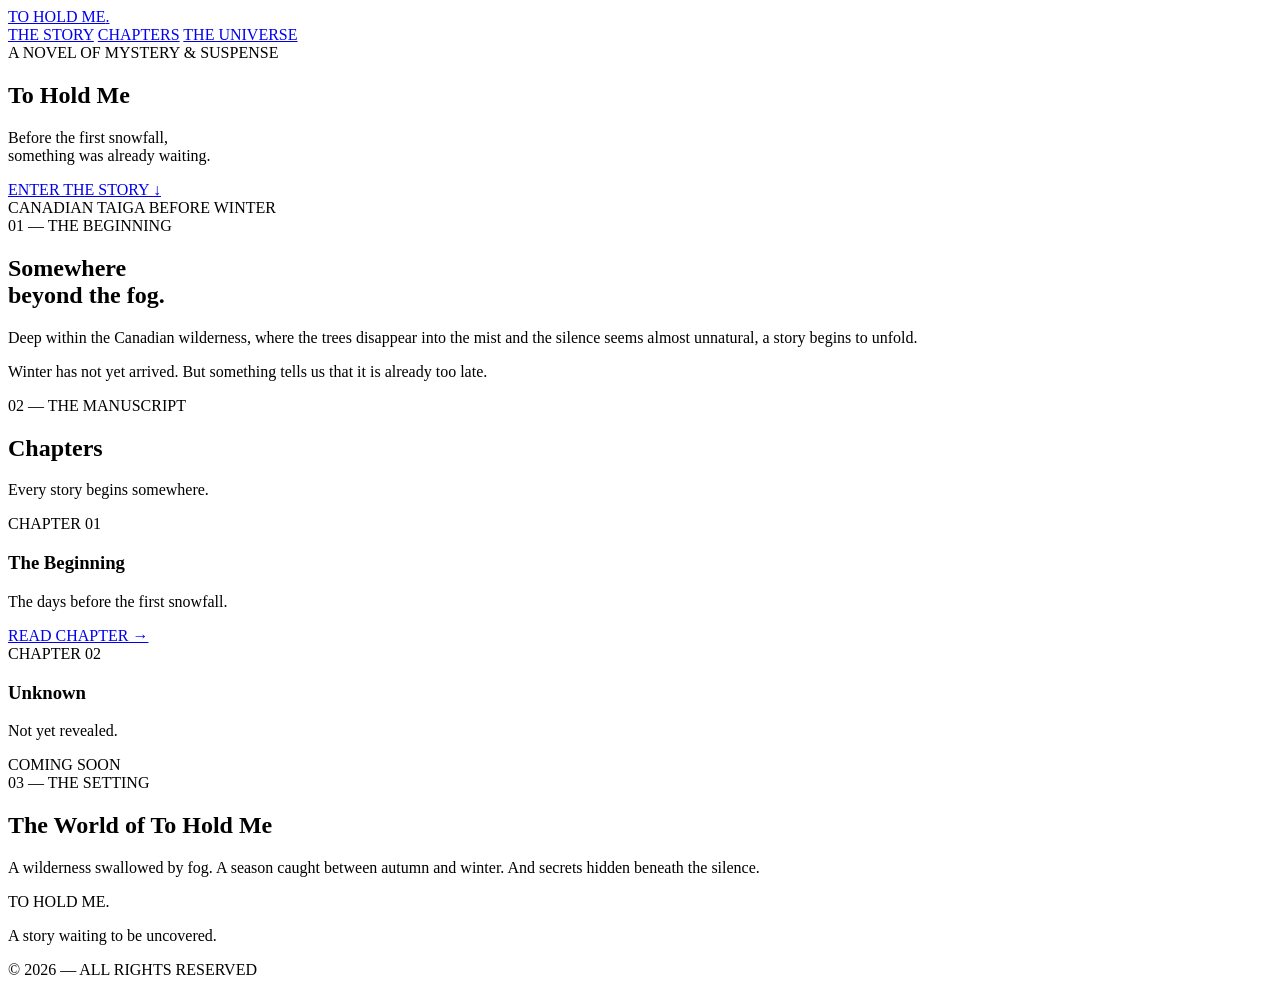
==== beta/index.html @ 4bb5111c "Create index.html" ====
<!DOCTYPE html>
<html lang="es">
<head>
    <meta charset="UTF-8">
    <meta name="viewport" content="width=device-width, initial-scale=1.0">

    <meta name="description" content="To Hold Me — Una historia de misterio, suspenso y psicología en las profundidades de una taiga canadiense.">

    <title>To Hold Me | A Story</title>

    <link rel="stylesheet" href="styles.css">

    <link rel="preconnect" href="https://fonts.googleapis.com">
    <link rel="preconnect" href="https://fonts.gstatic.com" crossorigin>

    <link href="https://fonts.googleapis.com/css2?family=Cormorant+Garamond:wght@300;400;500;600&family=Inter:wght@300;400;500&display=swap" rel="stylesheet">
</head>

<body>

    <!-- NAVEGACIÓN -->

    <header class="navbar">
        <a href="#home" class="logo">TO HOLD ME<span>.</span></a>

        <nav>
            <a href="#story">THE STORY</a>
            <a href="#chapters">CHAPTERS</a>
            <a href="#universe">THE UNIVERSE</a>
        </nav>
    </header>


    <!-- PORTADA -->

    <main>

        <section class="hero" id="home">

            <div class="hero-overlay"></div>

            <div class="hero-content">
                <span class="eyebrow">A NOVEL OF MYSTERY & SUSPENSE</span>

                <h1>To Hold Me</h1>

                <div class="title-divider"></div>

                <p class="hero-description">
                    Before the first snowfall,<br>
                    something was already waiting.
                </p>

                <a href="#story" class="explore-button">
                    ENTER THE STORY
                    <span>↓</span>
                </a>
            </div>

            <div class="hero-footer">
                <span>CANADIAN TAIGA</span>
                <span>BEFORE WINTER</span>
            </div>

        </section>


        <!-- INTRODUCCIÓN -->

        <section class="story-section" id="story">

            <div class="section-label">01 — THE BEGINNING</div>

            <div class="story-content">

                <h2>
                    Somewhere<br>
                    beyond the fog.
                </h2>

                <p>
                    Deep within the Canadian wilderness, where
                    the trees disappear into the mist and the
                    silence seems almost unnatural, a story
                    begins to unfold.
                </p>

                <p>
                    Winter has not yet arrived. But something
                    tells us that it is already too late.
                </p>

            </div>

        </section>


        <!-- CAPÍTULOS -->

        <section class="chapters-section" id="chapters">

            <div class="section-label">02 — THE MANUSCRIPT</div>

            <h2>Chapters</h2>

            <p class="section-description">
                Every story begins somewhere.
            </p>

            <div class="chapter-card">

                <div class="chapter-number">CHAPTER 01</div>

                <div class="chapter-info">
                    <h3>The Beginning</h3>
                    <p>
                        The days before the first snowfall.
                    </p>
                </div>

                <a href="#" class="chapter-link">
                    READ CHAPTER →
                </a>

            </div>

            <div class="chapter-card unavailable">

                <div class="chapter-number">CHAPTER 02</div>

                <div class="chapter-info">
                    <h3>Unknown</h3>
                    <p>Not yet revealed.</p>
                </div>

                <span class="locked">COMING SOON</span>

            </div>

        </section>


        <!-- UNIVERSO -->

        <section class="universe-section" id="universe">

            <div class="section-label">03 — THE SETTING</div>

            <h2>The World of To Hold Me</h2>

            <div class="universe-image"></div>

            <p>
                A wilderness swallowed by fog.
                A season caught between autumn and winter.
                And secrets hidden beneath the silence.
            </p>

        </section>

    </main>


    <!-- PIE DE PÁGINA -->

    <footer>
        <div class="footer-title">TO HOLD ME.</div>

        <p>A story waiting to be uncovered.</p>

        <span>© 2026 — ALL RIGHTS RESERVED</span>
    </footer>

</body>
</html>
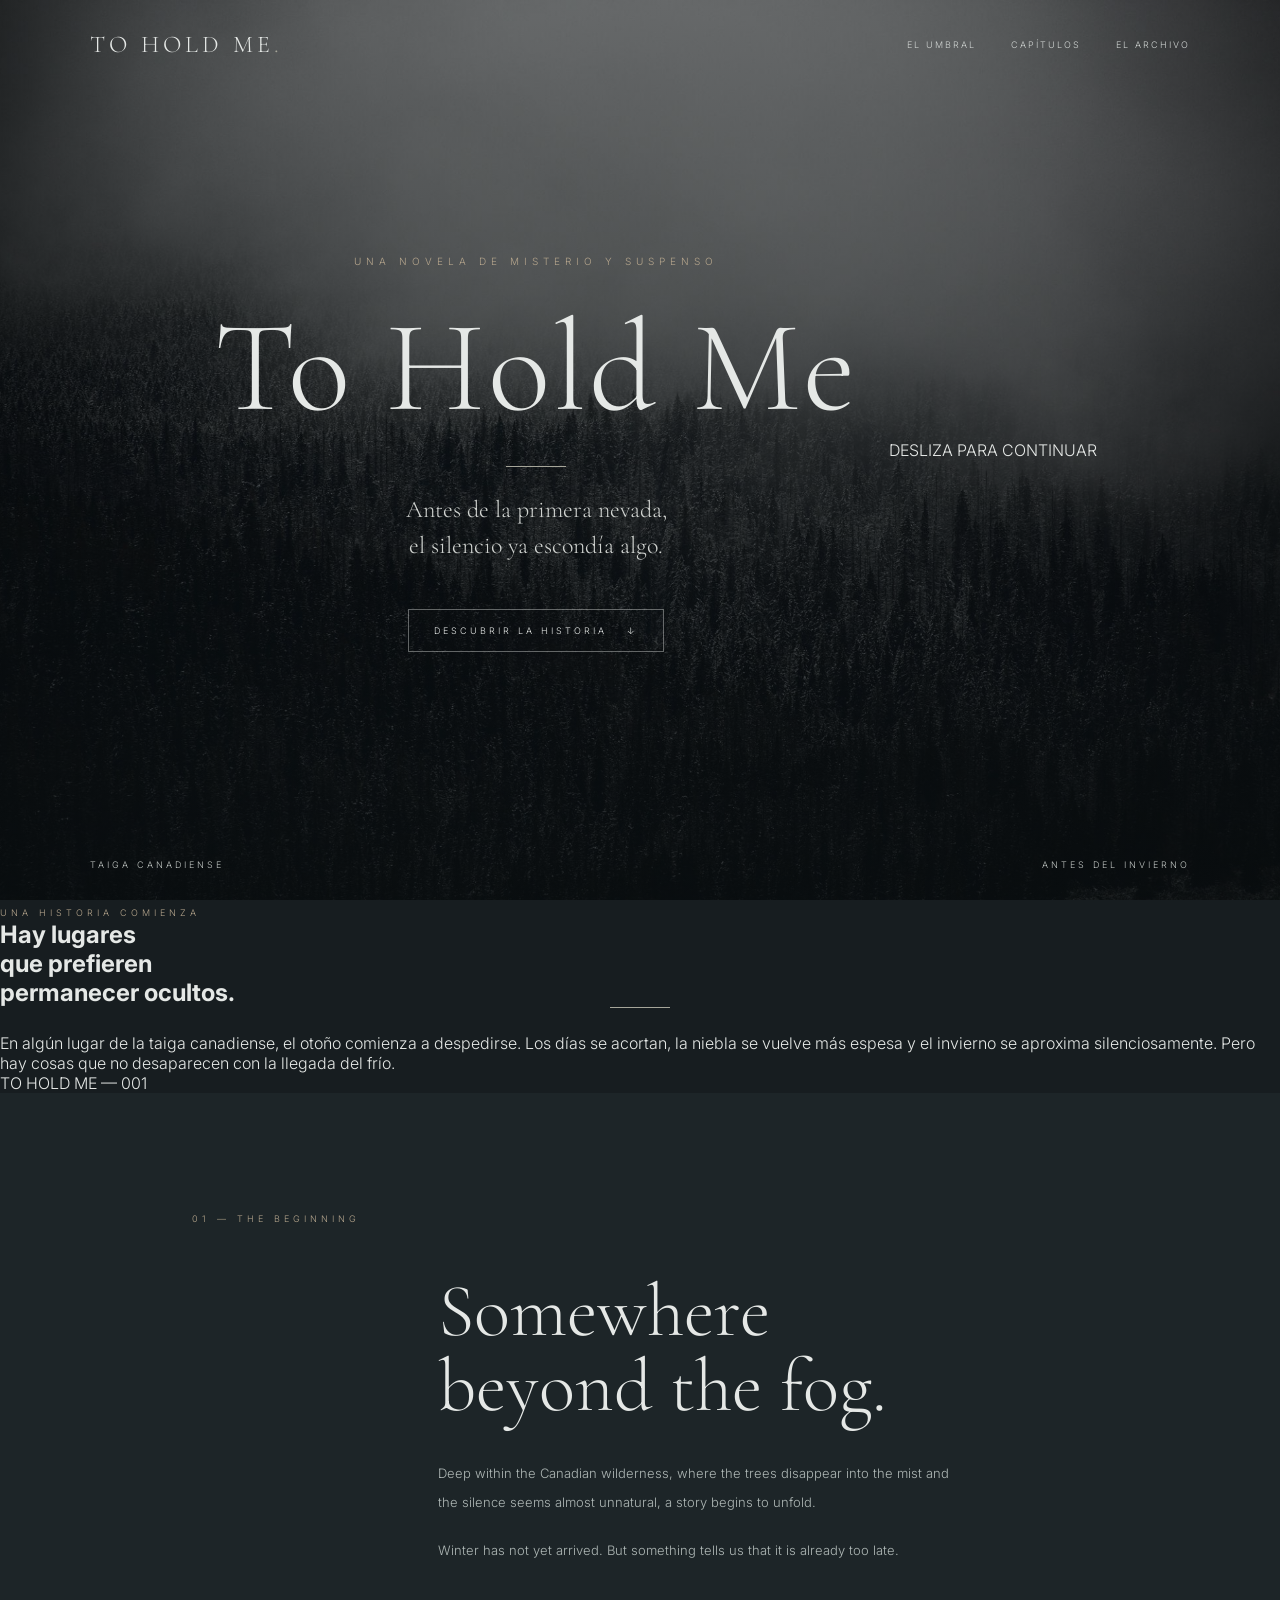
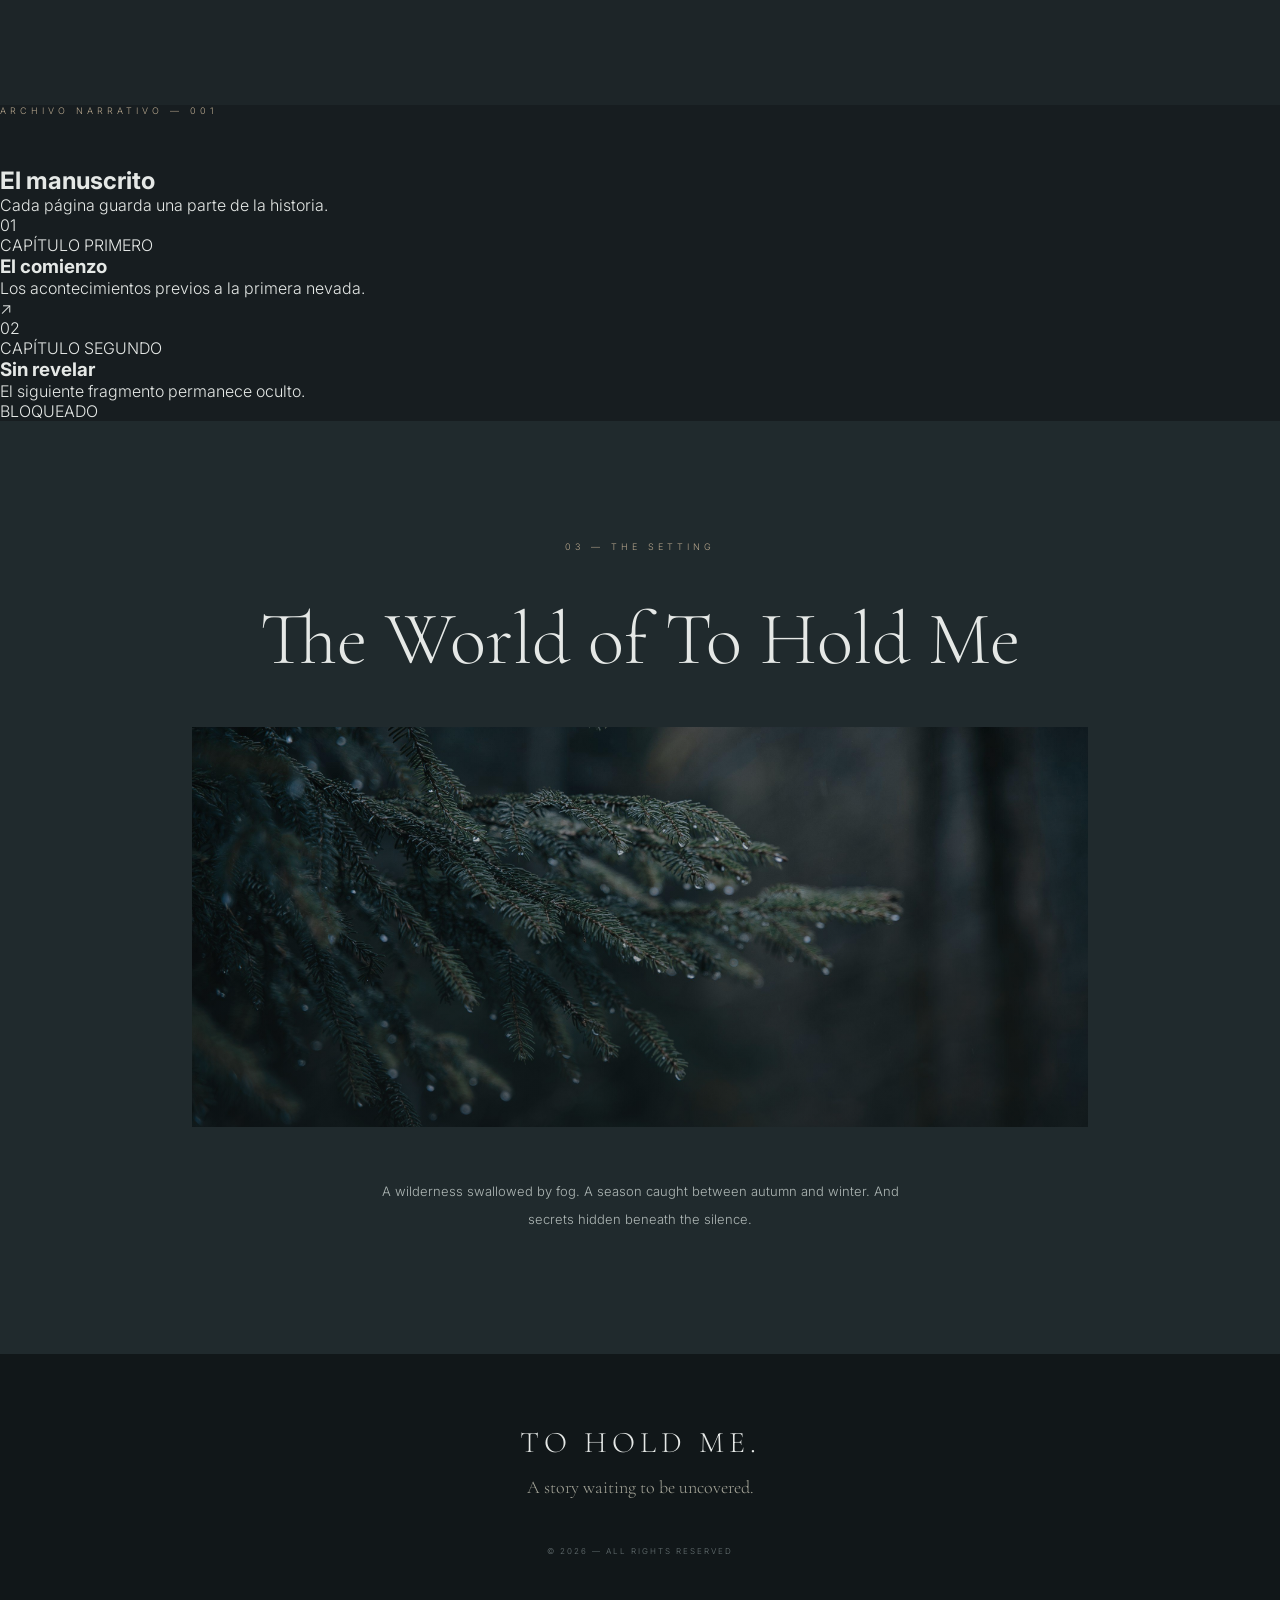
==== commit 4951b9cb: "Update index.html" ====
--- a/beta/index.html
+++ b/beta/index.html
@@ -22,48 +22,104 @@
     <!-- NAVEGACIÓN -->
 
     <header class="navbar">
-        <a href="#home" class="logo">TO HOLD ME<span>.</span></a>
-
-        <nav>
-            <a href="#story">THE STORY</a>
-            <a href="#chapters">CHAPTERS</a>
-            <a href="#universe">THE UNIVERSE</a>
-        </nav>
-    </header>
+
+    <a href="#inicio" class="logo">
+        TO HOLD ME<span>.</span>
+    </a>
+
+    <nav aria-label="Navegación principal">
+        <a href="#umbral">EL UMBRAL</a>
+        <a href="#capitulos">CAPÍTULOS</a>
+        <a href="#archivo">EL ARCHIVO</a>
+    </nav>
+
+</header>
 
 
     <!-- PORTADA -->
 
     <main>
 
-        <section class="hero" id="home">
-
-            <div class="hero-overlay"></div>
-
-            <div class="hero-content">
-                <span class="eyebrow">A NOVEL OF MYSTERY & SUSPENSE</span>
-
-                <h1>To Hold Me</h1>
-
-                <div class="title-divider"></div>
-
-                <p class="hero-description">
-                    Before the first snowfall,<br>
-                    something was already waiting.
-                </p>
-
-                <a href="#story" class="explore-button">
-                    ENTER THE STORY
-                    <span>↓</span>
-                </a>
-            </div>
-
-            <div class="hero-footer">
-                <span>CANADIAN TAIGA</span>
-                <span>BEFORE WINTER</span>
-            </div>
-
-        </section>
+        
+<section class="hero" id="inicio">
+
+    <div class="hero-background"></div>
+    <div class="fog fog-one"></div>
+    <div class="fog fog-two"></div>
+    <div class="dark-vignette"></div>
+
+    <div class="hero-content">
+
+        <span class="eyebrow">
+            UNA NOVELA DE MISTERIO Y SUSPENSO
+        </span>
+
+        <h1>To Hold Me</h1>
+
+        <div class="title-divider"></div>
+
+        <p class="hero-description">
+            Antes de la primera nevada,<br>
+            el silencio ya escondía algo.
+        </p>
+
+        <a href="#umbral" class="explore-button">
+            DESCUBRIR LA HISTORIA
+            <span>↓</span>
+        </a>
+
+    </div>
+
+    <div class="hero-footer">
+        <span>TAIGA CANADIENSE</span>
+        <span>ANTES DEL INVIERNO</span>
+    </div>
+
+    <div class="scroll-indicator">
+        <span>DESLIZA PARA CONTINUAR</span>
+        <div></div>
+    </div>
+
+</section>
+
+        
+<section class="threshold" id="umbral">
+
+    <div class="threshold-image"></div>
+
+    <div class="threshold-content">
+
+        <span class="section-label">
+            UNA HISTORIA COMIENZA
+        </span>
+
+        <h2>
+            Hay lugares<br>
+            que prefieren<br>
+            permanecer ocultos.
+        </h2>
+
+        <div class="title-divider"></div>
+
+        <p>
+            En algún lugar de la taiga canadiense,
+            el otoño comienza a despedirse.
+
+            Los días se acortan, la niebla se
+            vuelve más espesa y el invierno
+            se aproxima silenciosamente.
+
+            Pero hay cosas que no desaparecen
+            con la llegada del frío.
+        </p>
+
+        <span class="threshold-signature">
+            TO HOLD ME — 001
+        </span>
+
+    </div>
+
+</section>
 
 
         <!-- INTRODUCCIÓN -->
@@ -98,47 +154,52 @@
 
         <!-- CAPÍTULOS -->
 
-        <section class="chapters-section" id="chapters">
-
-            <div class="section-label">02 — THE MANUSCRIPT</div>
-
-            <h2>Chapters</h2>
-
-            <p class="section-description">
-                Every story begins somewhere.
-            </p>
-
-            <div class="chapter-card">
-
-                <div class="chapter-number">CHAPTER 01</div>
-
-                <div class="chapter-info">
-                    <h3>The Beginning</h3>
-                    <p>
-                        The days before the first snowfall.
-                    </p>
-                </div>
-
-                <a href="#" class="chapter-link">
-                    READ CHAPTER →
-                </a>
-
-            </div>
-
-            <div class="chapter-card unavailable">
-
-                <div class="chapter-number">CHAPTER 02</div>
-
-                <div class="chapter-info">
-                    <h3>Unknown</h3>
-                    <p>Not yet revealed.</p>
-                </div>
-
-                <span class="locked">COMING SOON</span>
-
-            </div>
-
-        </section>
+        
+<section class="manuscript" id="capitulos">
+
+    <div class="section-label">
+        ARCHIVO NARRATIVO — 001
+    </div>
+
+    <h2>El manuscrito</h2>
+
+    <p class="manuscript-intro">
+        Cada página guarda una parte de la historia.
+    </p>
+
+    <article class="manuscript-entry">
+
+        <div class="entry-number">01</div>
+
+        <div class="entry-details">
+            <span>CAPÍTULO PRIMERO</span>
+            <h3>El comienzo</h3>
+            <p>Los acontecimientos previos a la primera nevada.</p>
+        </div>
+
+        <a href="capitulo-01.html" class="entry-arrow"
+           aria-label="Leer el capítulo primero">
+            ↗
+        </a>
+
+    </article>
+
+    <article class="manuscript-entry locked-entry">
+
+        <div class="entry-number">02</div>
+
+        <div class="entry-details">
+            <span>CAPÍTULO SEGUNDO</span>
+            <h3>Sin revelar</h3>
+            <p>El siguiente fragmento permanece oculto.</p>
+        </div>
+
+        <span class="entry-lock">BLOQUEADO</span>
+
+    </article>
+
+</section>
+
 
 
         <!-- UNIVERSO -->
--- a/beta/styles.css
+++ b/beta/styles.css
@@ -0,0 +1,403 @@
+
+/* ==========================
+   CONFIGURACIÓN GENERAL
+========================== */
+
+* {
+    margin: 0;
+    padding: 0;
+    box-sizing: border-box;
+}
+
+html {
+    scroll-behavior: smooth;
+}
+
+body {
+    background: #171D20;
+    color: #E5E8E6;
+    font-family: 'Inter', sans-serif;
+    font-weight: 300;
+}
+
+a {
+    color: inherit;
+    text-decoration: none;
+}
+
+
+/* ==========================
+   NAVEGACIÓN
+========================== */
+
+.navbar {
+    position: absolute;
+    top: 0;
+    left: 0;
+    width: 100%;
+    padding: 30px 7%;
+    display: flex;
+    justify-content: space-between;
+    align-items: center;
+    z-index: 10;
+}
+
+.logo {
+    font-family: 'Cormorant Garamond', serif;
+    font-size: 24px;
+    letter-spacing: 4px;
+}
+
+.logo span {
+    color: #A6A69A;
+}
+
+.navbar nav {
+    display: flex;
+    gap: 35px;
+}
+
+.navbar nav a {
+    font-size: 9px;
+    letter-spacing: 2px;
+    color: #D1D5D3;
+    transition: color 0.3s;
+}
+
+.navbar nav a:hover {
+    color: #B5A58C;
+}
+
+
+/* ==========================
+   PORTADA
+========================== */
+
+.hero {
+    min-height: 100vh;
+    position: relative;
+    display: flex;
+    align-items: center;
+    justify-content: center;
+    text-align: center;
+
+    background:
+        linear-gradient(
+            rgba(10, 15, 17, 0.45),
+            rgba(10, 15, 17, 0.82)
+        ),
+        url("images/taiga-neblina.jpg");
+
+    background-size: cover;
+    background-position: center;
+}
+
+.hero-overlay {
+    position: absolute;
+    inset: 0;
+    background: linear-gradient(
+        90deg,
+        rgba(15, 21, 23, 0.2),
+        transparent,
+        rgba(15, 21, 23, 0.2)
+    );
+}
+
+.hero-content {
+    position: relative;
+    z-index: 2;
+    padding: 30px;
+    animation: appear 2s ease;
+}
+
+.eyebrow {
+    font-size: 10px;
+    letter-spacing: 5px;
+    color: #B5A58C;
+}
+
+.hero h1 {
+    font-family: 'Cormorant Garamond', serif;
+    font-size: clamp(65px, 11vw, 130px);
+    font-weight: 300;
+    letter-spacing: 3px;
+    margin: 20px 0;
+}
+
+.title-divider {
+    width: 60px;
+    height: 1px;
+    background: #A6A69A;
+    margin: 0 auto 25px;
+}
+
+.hero-description {
+    font-family: 'Cormorant Garamond', serif;
+    font-size: 24px;
+    line-height: 1.5;
+    color: #D0D3D0;
+}
+
+.explore-button {
+    display: inline-flex;
+    gap: 20px;
+    align-items: center;
+    margin-top: 45px;
+    padding: 15px 25px;
+    border: 1px solid rgba(229, 232, 230, 0.4);
+    font-size: 9px;
+    letter-spacing: 3px;
+    transition: 0.4s;
+}
+
+.explore-button:hover {
+    background: #E5E8E6;
+    color: #171D20;
+}
+
+.hero-footer {
+    position: absolute;
+    bottom: 30px;
+    left: 7%;
+    right: 7%;
+    display: flex;
+    justify-content: space-between;
+    font-size: 9px;
+    letter-spacing: 3px;
+    color: #C1C6C3;
+}
+
+
+/* ==========================
+   SECCIONES
+========================== */
+
+.section-label {
+    font-size: 9px;
+    letter-spacing: 4px;
+    color: #B5A58C;
+    margin-bottom: 50px;
+}
+
+.story-section,
+.chapters-section,
+.universe-section {
+    padding: 120px 15%;
+}
+
+.story-section {
+    background: #1D2528;
+}
+
+.story-content {
+    max-width: 650px;
+    margin-left: auto;
+}
+
+.story-content h2,
+.chapters-section h2,
+.universe-section h2 {
+    font-family: 'Cormorant Garamond', serif;
+    font-weight: 300;
+    font-size: clamp(45px, 6vw, 75px);
+    line-height: 1;
+    margin-bottom: 35px;
+}
+
+.story-content p,
+.universe-section p {
+    color: #AEB7B5;
+    font-size: 13px;
+    line-height: 2.2;
+    max-width: 520px;
+    margin-bottom: 20px;
+}
+
+
+/* ==========================
+   CAPÍTULOS
+========================== */
+
+.chapters-section {
+    background: #171D20;
+}
+
+.section-description {
+    color: #9DA7A5;
+    font-family: 'Cormorant Garamond', serif;
+    font-size: 22px;
+    margin: -15px 0 60px;
+}
+
+.chapter-card {
+    display: flex;
+    justify-content: space-between;
+    align-items: center;
+    gap: 20px;
+    padding: 30px 0;
+    border-top: 1px solid #394346;
+}
+
+.chapter-number,
+.locked {
+    font-size: 9px;
+    letter-spacing: 2px;
+    color: #B5A58C;
+}
+
+.chapter-info h3 {
+    font-family: 'Cormorant Garamond', serif;
+    font-size: 28px;
+    font-weight: 400;
+    margin-bottom: 5px;
+}
+
+.chapter-info p {
+    font-size: 11px;
+    color: #9DA7A5;
+}
+
+.chapter-link {
+    font-size: 9px;
+    letter-spacing: 2px;
+    transition: 0.3s;
+}
+
+.chapter-link:hover {
+    color: #B5A58C;
+}
+
+.unavailable {
+    opacity: 0.4;
+    border-bottom: 1px solid #394346;
+}
+
+
+/* ==========================
+   UNIVERSO
+========================== */
+
+.universe-section {
+    background: #202A2D;
+    text-align: center;
+}
+
+.universe-image {
+    min-height: 400px;
+    margin: 50px 0;
+    background:
+        linear-gradient(
+            rgba(20, 28, 30, 0.2),
+            rgba(20, 28, 30, 0.5)
+        ),
+        url("images/forest-detail.jpg");
+
+    background-size: cover;
+    background-position: center;
+}
+
+.universe-section p {
+    margin: auto;
+}
+
+
+/* ==========================
+   PIE DE PÁGINA
+========================== */
+
+footer {
+    padding: 70px 20px;
+    text-align: center;
+    background: #111719;
+}
+
+.footer-title {
+    font-family: 'Cormorant Garamond', serif;
+    font-size: 30px;
+    letter-spacing: 5px;
+}
+
+footer p {
+    font-family: 'Cormorant Garamond', serif;
+    font-size: 18px;
+    color: #A6A69A;
+    margin: 15px 0 40px;
+}
+
+footer span {
+    font-size: 8px;
+    letter-spacing: 2px;
+    color: #687375;
+}
+
+
+/* ==========================
+   ANIMACIONES
+========================== */
+
+@keyframes appear {
+    from {
+        opacity: 0;
+        transform: translateY(20px);
+    }
+
+    to {
+        opacity: 1;
+        transform: translateY(0);
+    }
+}
+
+
+/* ==========================
+   RESPONSIVE
+========================== */
+
+@media (max-width: 700px) {
+
+    .navbar {
+        padding: 25px 6%;
+        flex-direction: column;
+        gap: 20px;
+    }
+
+    .navbar nav {
+        gap: 18px;
+    }
+
+    .navbar nav a {
+        font-size: 8px;
+        letter-spacing: 1px;
+    }
+
+    .hero-footer {
+        font-size: 7px;
+    }
+
+    .story-section,
+    .chapters-section,
+    .universe-section {
+        padding: 85px 8%;
+    }
+
+    .story-content {
+        margin-left: 0;
+    }
+
+    .chapter-card {
+        flex-wrap: wrap;
+    }
+
+    .universe-image {
+        min-height: 250px;
+    }
+}
+
+@media (prefers-reduced-motion: reduce) {
+    html {
+        scroll-behavior: auto;
+    }
+
+    .hero-content {
+        animation: none;
+    }
+}
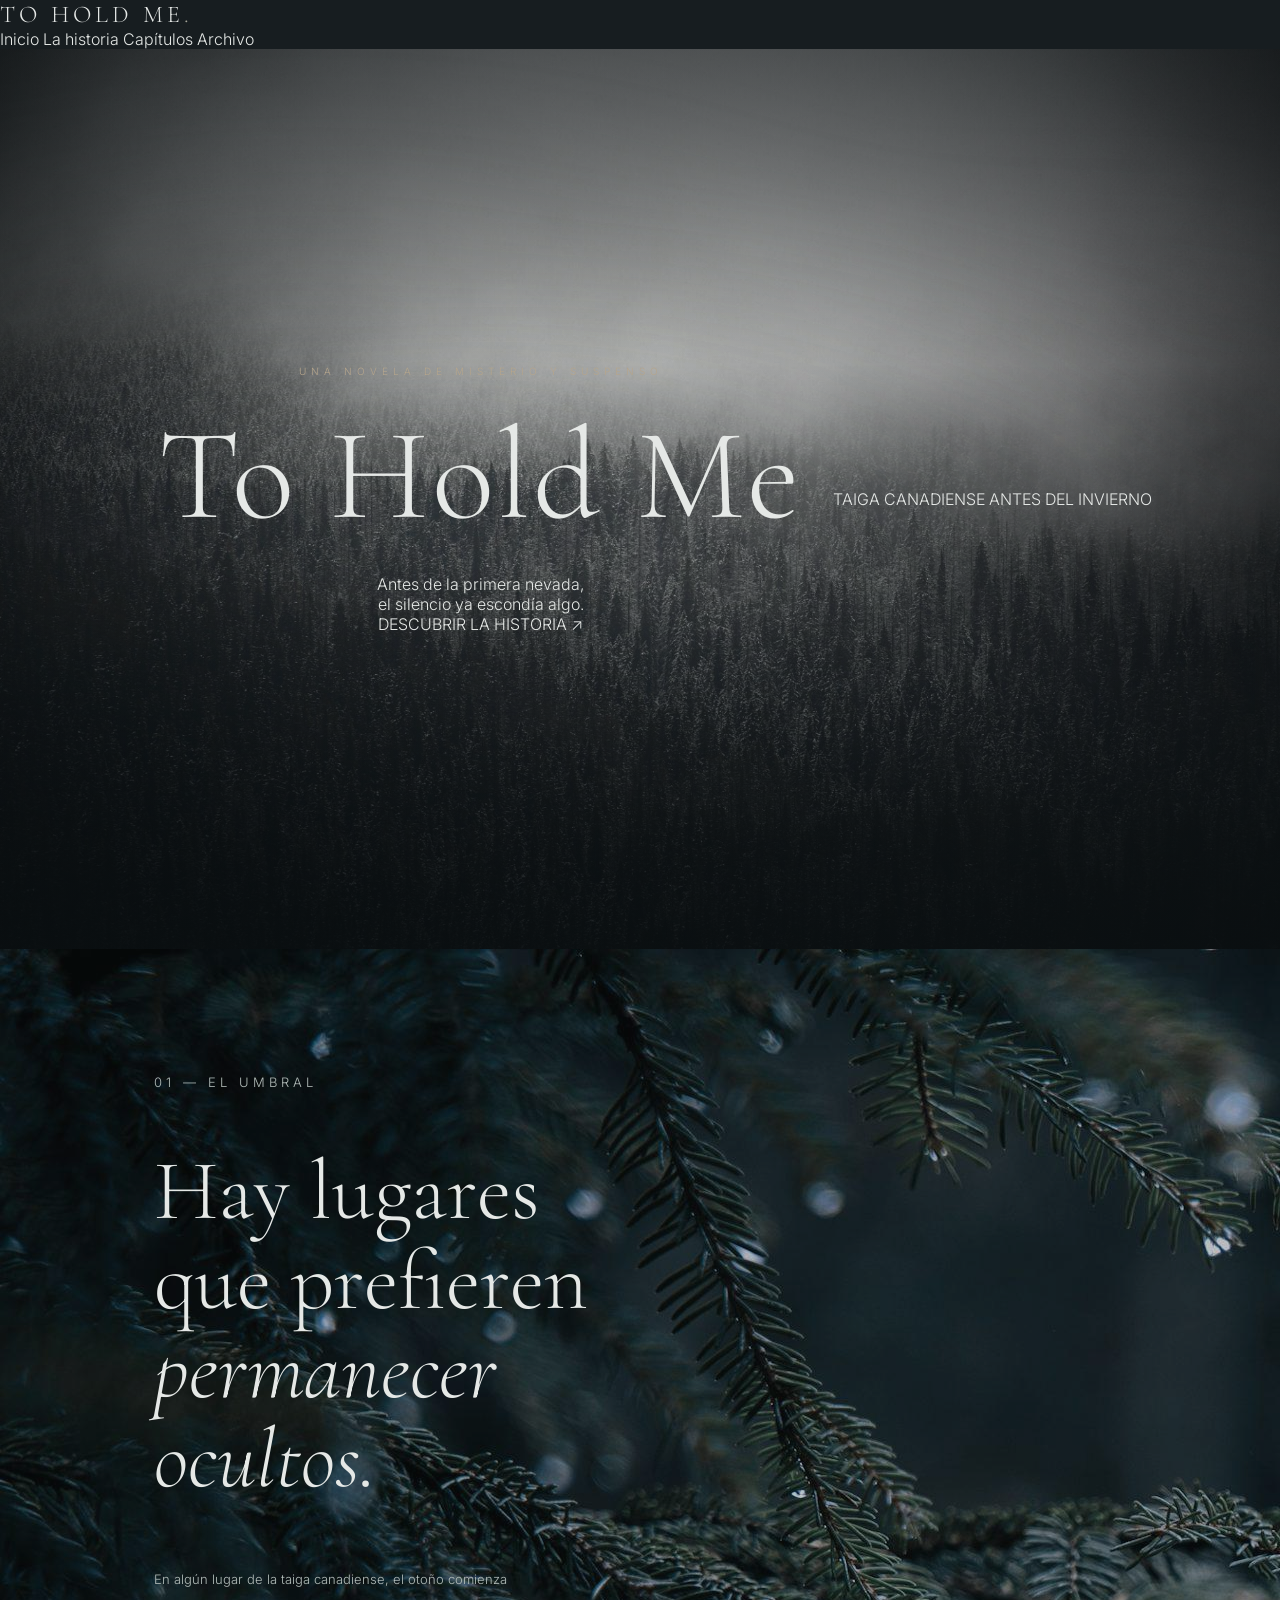
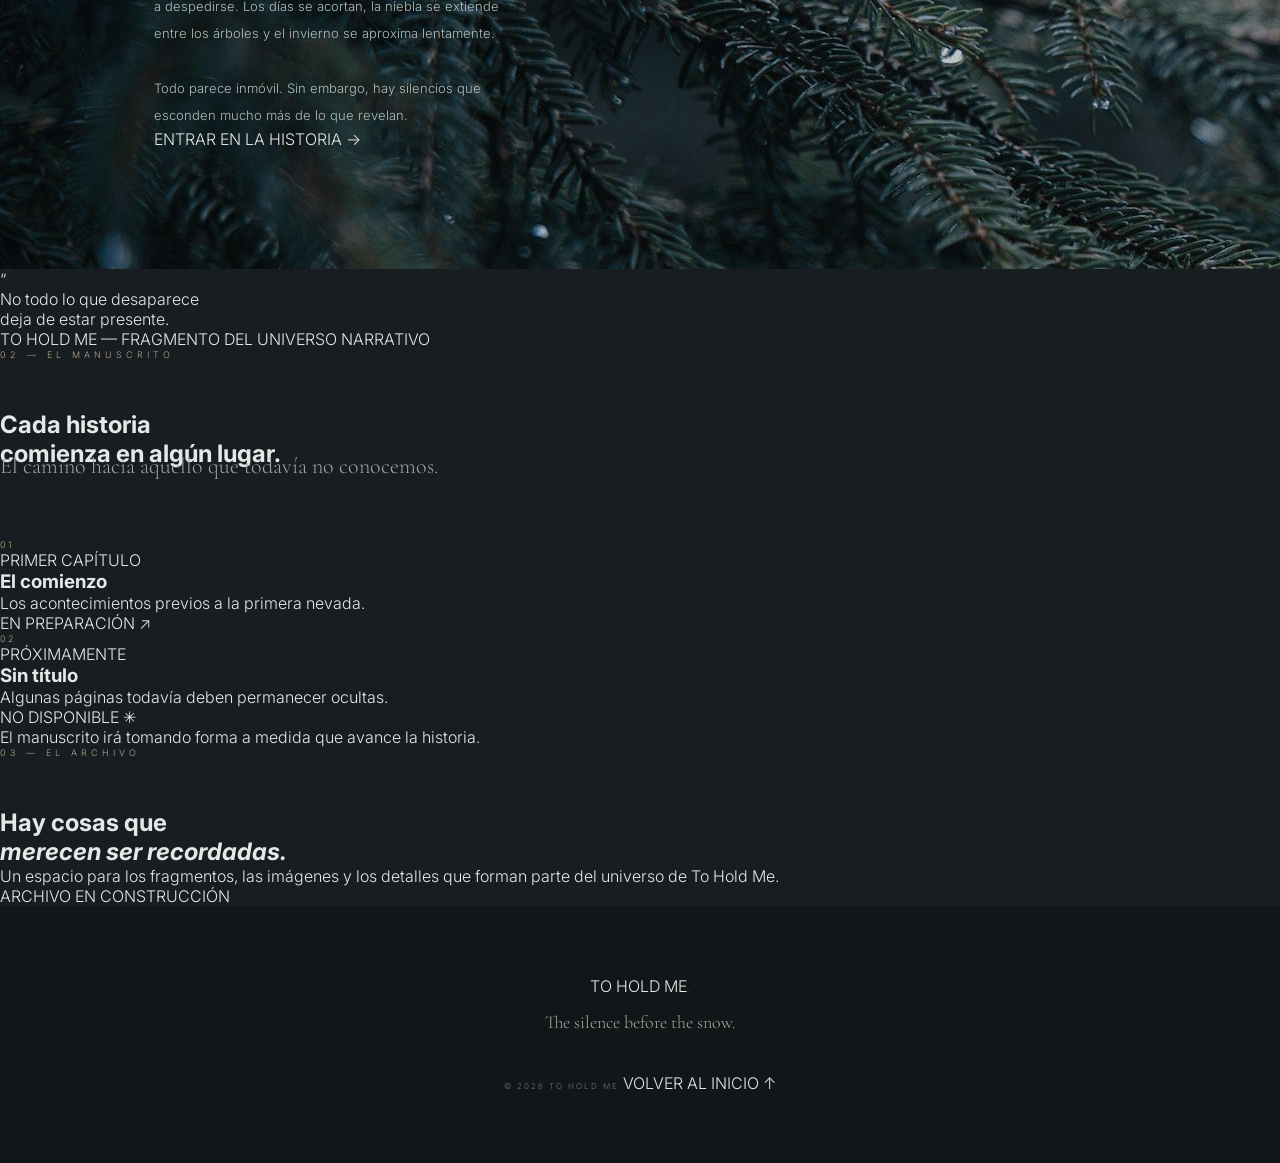
==== commit 49d244cb: "Update index.html" ====
--- a/beta/index.html
+++ b/beta/index.html
@@ -2,236 +2,254 @@
 <!DOCTYPE html>
 <html lang="es">
 <head>
-    <meta charset="UTF-8">
-    <meta name="viewport" content="width=device-width, initial-scale=1.0">
-
-    <meta name="description" content="To Hold Me — Una historia de misterio, suspenso y psicología en las profundidades de una taiga canadiense.">
-
-    <title>To Hold Me | A Story</title>
-
-    <link rel="stylesheet" href="styles.css">
-
-    <link rel="preconnect" href="https://fonts.googleapis.com">
-    <link rel="preconnect" href="https://fonts.gstatic.com" crossorigin>
-
-    <link href="https://fonts.googleapis.com/css2?family=Cormorant+Garamond:wght@300;400;500;600&family=Inter:wght@300;400;500&display=swap" rel="stylesheet">
+  <meta charset="UTF-8">
+  <meta name="viewport" content="width=device-width, initial-scale=1.0">
+
+  <meta
+    name="description"
+    content="To Hold Me: una novela de misterio, suspenso y drama psicológico. Una historia entre la niebla de la taiga canadiense y el silencio previo al invierno."
+  >
+
+  <meta name="theme-color" content="#171d20">
+
+  <title>To Hold Me — The silence before the snow</title>
+
+  <!-- Tipografías -->
+  <link rel="preconnect" href="https://fonts.googleapis.com">
+  <link rel="preconnect" href="https://fonts.gstatic.com" crossorigin>
+
+  <link
+    href="https://fonts.googleapis.com/css2?family=Cormorant+Garamond:wght@400;500;600;700&family=Inter:wght@300;400;500;600&display=swap"
+    rel="stylesheet"
+  >
+
+  <link rel="stylesheet" href="styles.css">
 </head>
 
 <body>
 
-    <!-- NAVEGACIÓN -->
-
-    <header class="navbar">
-
-    <a href="#inicio" class="logo">
-        TO HOLD ME<span>.</span>
+  <!-- Navegación -->
+  <header class="site-header">
+    <a class="logo" href="#inicio" aria-label="To Hold Me, inicio">
+      TO HOLD ME<span>.</span>
     </a>
 
-    <nav aria-label="Navegación principal">
-        <a href="#umbral">EL UMBRAL</a>
-        <a href="#capitulos">CAPÍTULOS</a>
-        <a href="#archivo">EL ARCHIVO</a>
+    <nav class="main-nav" aria-label="Navegación principal">
+      <a href="#inicio">Inicio</a>
+      <a href="#umbral">La historia</a>
+      <a href="#capitulos">Capítulos</a>
+      <a href="#archivo">Archivo</a>
     </nav>
-
-</header>
-
+  </header>
+
+
+  <main>
 
     <!-- PORTADA -->
-
-    <main>
-
-        
-<section class="hero" id="inicio">
-
-    <div class="hero-background"></div>
-    <div class="fog fog-one"></div>
-    <div class="fog fog-two"></div>
-    <div class="dark-vignette"></div>
-
-    <div class="hero-content">
-
-        <span class="eyebrow">
-            UNA NOVELA DE MISTERIO Y SUSPENSO
+    <section class="hero" id="inicio">
+
+      <div class="hero-background"></div>
+      <div class="fog fog-one"></div>
+      <div class="fog fog-two"></div>
+      <div class="dark-vignette"></div>
+
+      <div class="hero-content">
+        <p class="eyebrow">
+          UNA NOVELA DE MISTERIO Y SUSPENSO
+        </p>
+
+        <h1>To Hold Me</h1>
+
+        <p class="hero-subtitle">
+          Antes de la primera nevada,<br>
+          el silencio ya escondía algo.
+        </p>
+
+        <a href="#umbral" class="primary-button">
+          DESCUBRIR LA HISTORIA
+          <span aria-hidden="true">↗</span>
+        </a>
+      </div>
+
+      <div class="hero-location">
+        <span>TAIGA CANADIENSE</span>
+        <span class="location-divider"></span>
+        <span>ANTES DEL INVIERNO</span>
+      </div>
+
+      <a href="#umbral" class="scroll-indicator" aria-label="Desplazarse hacia abajo">
+        <span></span>
+      </a>
+
+    </section>
+
+
+    <!-- EL UMBRAL -->
+    <section class="threshold section-padding" id="umbral">
+
+      <div class="threshold-image">
+        <img
+          src="images/forest-detail.jpg"
+          alt="Detalle de un bosque de coníferas cubierto por la niebla"
+        >
+      </div>
+
+      <div class="threshold-content">
+        <p class="section-label">01 — EL UMBRAL</p>
+
+        <h2>
+          Hay lugares que prefieren
+          <em>permanecer ocultos.</em>
+        </h2>
+
+        <div class="small-line"></div>
+
+        <p>
+          En algún lugar de la taiga canadiense, el otoño comienza
+          a despedirse. Los días se acortan, la niebla se extiende
+          entre los árboles y el invierno se aproxima lentamente.
+        </p>
+
+        <p>
+          Todo parece inmóvil. Sin embargo, hay silencios que
+          esconden mucho más de lo que revelan.
+        </p>
+
+        <a href="#capitulos" class="text-link">
+          ENTRAR EN LA HISTORIA <span aria-hidden="true">→</span>
+        </a>
+      </div>
+
+    </section>
+
+
+    <!-- FRASE DE TRANSICIÓN -->
+    <section class="interlude">
+      <div class="interlude-overlay"></div>
+
+      <div class="interlude-content">
+        <span class="quote-mark">“</span>
+
+        <p>
+          No todo lo que desaparece<br>
+          deja de estar presente.
+        </p>
+
+        <span class="interlude-caption">
+          TO HOLD ME — FRAGMENTO DEL UNIVERSO NARRATIVO
         </span>
-
-        <h1>To Hold Me</h1>
-
-        <div class="title-divider"></div>
-
-        <p class="hero-description">
-            Antes de la primera nevada,<br>
-            el silencio ya escondía algo.
-        </p>
-
-        <a href="#umbral" class="explore-button">
-            DESCUBRIR LA HISTORIA
-            <span>↓</span>
-        </a>
-
+      </div>
+    </section>
+
+
+    <!-- CAPÍTULOS -->
+    <section class="chapters section-padding" id="capitulos">
+
+      <div class="section-heading">
+        <p class="section-label">02 — EL MANUSCRITO</p>
+
+        <h2>
+          Cada historia<br>
+          comienza en algún lugar.
+        </h2>
+
+        <p class="section-description">
+          El camino hacia aquello que todavía no conocemos.
+        </p>
+      </div>
+
+      <div class="chapter-list">
+
+        <article class="chapter-row">
+          <div class="chapter-number">01</div>
+
+          <div class="chapter-information">
+            <span class="chapter-status">PRIMER CAPÍTULO</span>
+            <h3>El comienzo</h3>
+            <p>
+              Los acontecimientos previos a la primera nevada.
+            </p>
+          </div>
+
+          <div class="chapter-action">
+            <span>EN PREPARACIÓN</span>
+            <span class="chapter-arrow" aria-hidden="true">↗</span>
+          </div>
+        </article>
+
+        <article class="chapter-row chapter-locked">
+          <div class="chapter-number">02</div>
+
+          <div class="chapter-information">
+            <span class="chapter-status">PRÓXIMAMENTE</span>
+            <h3>Sin título</h3>
+            <p>
+              Algunas páginas todavía deben permanecer ocultas.
+            </p>
+          </div>
+
+          <div class="chapter-action">
+            <span>NO DISPONIBLE</span>
+            <span class="lock-symbol" aria-hidden="true">✳</span>
+          </div>
+        </article>
+
+      </div>
+
+      <p class="chapters-note">
+        El manuscrito irá tomando forma a medida que avance la historia.
+      </p>
+
+    </section>
+
+
+    <!-- ARCHIVO -->
+    <section class="archive section-padding" id="archivo">
+
+      <div class="archive-content">
+        <p class="section-label">03 — EL ARCHIVO</p>
+
+        <h2>
+          Hay cosas que<br>
+          <em>merecen ser recordadas.</em>
+        </h2>
+
+        <p>
+          Un espacio para los fragmentos, las imágenes y los detalles
+          que forman parte del universo de To Hold Me.
+        </p>
+
+        <span class="archive-status">
+          ARCHIVO EN CONSTRUCCIÓN
+        </span>
+      </div>
+
+      <div class="archive-decoration" aria-hidden="true">
+        <span></span>
+        <span></span>
+        <span></span>
+      </div>
+
+    </section>
+
+  </main>
+
+
+  <!-- PIE DE PÁGINA -->
+  <footer class="site-footer" id="contacto">
+
+    <a class="footer-logo" href="#inicio">TO HOLD ME<span>.</span></a>
+
+    <p class="footer-phrase">
+      The silence before the snow.
+    </p>
+
+    <div class="footer-bottom">
+      <span>© 2026 TO HOLD ME</span>
+      <a href="#inicio">VOLVER AL INICIO ↑</a>
     </div>
 
-    <div class="hero-footer">
-        <span>TAIGA CANADIENSE</span>
-        <span>ANTES DEL INVIERNO</span>
-    </div>
-
-    <div class="scroll-indicator">
-        <span>DESLIZA PARA CONTINUAR</span>
-        <div></div>
-    </div>
-
-</section>
-
-        
-<section class="threshold" id="umbral">
-
-    <div class="threshold-image"></div>
-
-    <div class="threshold-content">
-
-        <span class="section-label">
-            UNA HISTORIA COMIENZA
-        </span>
-
-        <h2>
-            Hay lugares<br>
-            que prefieren<br>
-            permanecer ocultos.
-        </h2>
-
-        <div class="title-divider"></div>
-
-        <p>
-            En algún lugar de la taiga canadiense,
-            el otoño comienza a despedirse.
-
-            Los días se acortan, la niebla se
-            vuelve más espesa y el invierno
-            se aproxima silenciosamente.
-
-            Pero hay cosas que no desaparecen
-            con la llegada del frío.
-        </p>
-
-        <span class="threshold-signature">
-            TO HOLD ME — 001
-        </span>
-
-    </div>
-
-</section>
-
-
-        <!-- INTRODUCCIÓN -->
-
-        <section class="story-section" id="story">
-
-            <div class="section-label">01 — THE BEGINNING</div>
-
-            <div class="story-content">
-
-                <h2>
-                    Somewhere<br>
-                    beyond the fog.
-                </h2>
-
-                <p>
-                    Deep within the Canadian wilderness, where
-                    the trees disappear into the mist and the
-                    silence seems almost unnatural, a story
-                    begins to unfold.
-                </p>
-
-                <p>
-                    Winter has not yet arrived. But something
-                    tells us that it is already too late.
-                </p>
-
-            </div>
-
-        </section>
-
-
-        <!-- CAPÍTULOS -->
-
-        
-<section class="manuscript" id="capitulos">
-
-    <div class="section-label">
-        ARCHIVO NARRATIVO — 001
-    </div>
-
-    <h2>El manuscrito</h2>
-
-    <p class="manuscript-intro">
-        Cada página guarda una parte de la historia.
-    </p>
-
-    <article class="manuscript-entry">
-
-        <div class="entry-number">01</div>
-
-        <div class="entry-details">
-            <span>CAPÍTULO PRIMERO</span>
-            <h3>El comienzo</h3>
-            <p>Los acontecimientos previos a la primera nevada.</p>
-        </div>
-
-        <a href="capitulo-01.html" class="entry-arrow"
-           aria-label="Leer el capítulo primero">
-            ↗
-        </a>
-
-    </article>
-
-    <article class="manuscript-entry locked-entry">
-
-        <div class="entry-number">02</div>
-
-        <div class="entry-details">
-            <span>CAPÍTULO SEGUNDO</span>
-            <h3>Sin revelar</h3>
-            <p>El siguiente fragmento permanece oculto.</p>
-        </div>
-
-        <span class="entry-lock">BLOQUEADO</span>
-
-    </article>
-
-</section>
-
-
-
-        <!-- UNIVERSO -->
-
-        <section class="universe-section" id="universe">
-
-            <div class="section-label">03 — THE SETTING</div>
-
-            <h2>The World of To Hold Me</h2>
-
-            <div class="universe-image"></div>
-
-            <p>
-                A wilderness swallowed by fog.
-                A season caught between autumn and winter.
-                And secrets hidden beneath the silence.
-            </p>
-
-        </section>
-
-    </main>
-
-
-    <!-- PIE DE PÁGINA -->
-
-    <footer>
-        <div class="footer-title">TO HOLD ME.</div>
-
-        <p>A story waiting to be uncovered.</p>
-
-        <span>© 2026 — ALL RIGHTS RESERVED</span>
-    </footer>
+  </footer>
 
 </body>
 </html>
--- a/beta/styles.css
+++ b/beta/styles.css
@@ -110,6 +110,217 @@
     animation: appear 2s ease;
 }
 
+/* ==========================
+   ATMÓSFERA CINEMATOGRÁFICA
+========================== */
+
+.hero {
+    isolation: isolate;
+    overflow: hidden;
+    background: #111719;
+}
+
+.hero-background {
+    position: absolute;
+    inset: -3%;
+
+    background-image:
+        url("images/taiga-neblina.jpg");
+
+    background-size: cover;
+    background-position: center 45%;
+
+    z-index: -3;
+
+    animation: forest-drift 25s ease-in-out infinite alternate;
+}
+
+.dark-vignette {
+    position: absolute;
+    inset: 0;
+
+    background:
+        linear-gradient(
+            to bottom,
+            rgba(10, 15, 17, 0.3),
+            transparent 35%,
+            rgba(10, 15, 17, 0.85)
+        ),
+        radial-gradient(
+            ellipse,
+            transparent 20%,
+            rgba(8, 13, 15, 0.65) 100%
+        );
+
+    z-index: -1;
+    pointer-events: none;
+}
+
+/* NIEBLA */
+
+.fog {
+    position: absolute;
+    inset: -15%;
+    pointer-events: none;
+    z-index: -2;
+
+    background:
+        radial-gradient(
+            ellipse at 30% 50%,
+            rgba(205, 214, 210, 0.16),
+            transparent 55%
+        ),
+        radial-gradient(
+            ellipse at 75% 65%,
+            rgba(190, 200, 198, 0.12),
+            transparent 50%
+        );
+
+    filter: blur(35px);
+}
+
+.fog-one {
+    animation: fog-movement 35s ease-in-out infinite alternate;
+}
+
+.fog-two {
+    opacity: 0.5;
+    animation: fog-movement 50s ease-in-out infinite alternate-reverse;
+}
+
+/* MOVIMIENTOS */
+
+@keyframes fog-movement {
+    from {
+        transform: translateX(-4%) translateY(2%);
+    }
+
+    to {
+        transform: translateX(5%) translateY(-2%);
+    }
+}
+
+@keyframes forest-drift {
+    from {
+        transform: scale(1);
+    }
+
+    to {
+        transform: scale(1.07);
+    }
+}
+
+/* INDICADOR DE DESPLAZAMIENTO */
+
+.scroll-indicator {
+    position: absolute;
+    bottom: 28px;
+    left: 50%;
+    transform: translateX(-50%);
+
+    display: flex;
+    flex-direction: column;
+    align-items: center;
+    gap: 12px;
+
+    font-size: 8px;
+    letter-spacing: 3px;
+    color: #B8C0BD;
+}
+
+.scroll-indicator div {
+    height: 35px;
+    width: 1px;
+    background: linear-gradient(
+        to bottom,
+        #A6A69A,
+        transparent
+    );
+}
+
+@media (prefers-reduced-motion: reduce) {
+    .fog,
+    .hero-background {
+        animation: none;
+    }
+}
+
+/* ==========================
+   EL UMBRAL
+========================== */
+
+.threshold {
+    position: relative;
+    min-height: 750px;
+    display: flex;
+    align-items: center;
+    overflow: hidden;
+    background: #171D20;
+}
+
+.threshold-image {
+    position: absolute;
+    inset: 0;
+
+    background:
+        linear-gradient(
+            90deg,
+            #171D20 0%,
+            rgba(23, 29, 32, 0.85) 35%,
+            rgba(23, 29, 32, 0.1) 100%
+        ),
+        url("images/forest-detail.jpg");
+
+    background-size: cover;
+    background-position: center;
+
+    opacity: 0.75;
+}
+
+.threshold-content {
+    position: relative;
+    z-index: 1;
+    padding: 120px 12%;
+    max-width: 800px;
+}
+
+.threshold-content h2 {
+    font-family: 'Cormorant Garamond', serif;
+    font-weight: 300;
+    font-size: clamp(48px, 7vw, 85px);
+    line-height: 1.05;
+    margin: 35px 0;
+}
+
+.threshold-content p {
+    white-space: pre-line;
+    max-width: 420px;
+    color: #B2BCB9;
+    font-size: 13px;
+    line-height: 2.1;
+}
+
+.threshold-signature {
+    display: block;
+    margin-top: 50px;
+    font-size: 9px;
+    letter-spacing: 4px;
+    color: #A6A69A;
+}
+
+@media (max-width: 700px) {
+    .threshold {
+        min-height: 650px;
+    }
+
+    .threshold-content {
+        padding: 80px 8%;
+    }
+
+    .threshold-image {
+        background-position: 65% center;
+    }
+}
 .eyebrow {
     font-size: 10px;
     letter-spacing: 5px;
@@ -169,6 +380,106 @@
 
 
 /* ==========================
+   ARCHIVO NARRATIVO
+========================== */
+
+.manuscript {
+    background: #1D2528;
+    padding: 130px 15%;
+}
+
+.manuscript h2 {
+    font-family: 'Cormorant Garamond', serif;
+    font-weight: 300;
+    font-size: clamp(55px, 7vw, 85px);
+}
+
+.manuscript-intro {
+    color: #A6B0AD;
+    font-family: 'Cormorant Garamond', serif;
+    font-size: 22px;
+    margin: 15px 0 75px;
+}
+
+.manuscript-entry {
+    display: grid;
+    grid-template-columns: 70px 1fr 50px;
+    align-items: center;
+    gap: 25px;
+
+    padding: 35px 0;
+    border-top: 1px solid #465052;
+
+    transition: 0.4s ease;
+}
+
+.manuscript-entry:hover {
+    padding-left: 15px;
+    border-color: #B5A58C;
+}
+
+.entry-number {
+    font-family: 'Cormorant Garamond', serif;
+    font-size: 40px;
+    color: #A6A69A;
+}
+
+.entry-details span {
+    font-size: 9px;
+    letter-spacing: 3px;
+    color: #B5A58C;
+}
+
+.entry-details h3 {
+    font-family: 'Cormorant Garamond', serif;
+    font-size: 30px;
+    font-weight: 400;
+    margin: 10px 0;
+}
+
+.entry-details p {
+    color: #9DA7A5;
+    font-size: 11px;
+    line-height: 1.8;
+}
+
+.entry-arrow {
+    font-size: 25px;
+    color: #D5D9D6;
+    transition: 0.3s;
+}
+
+.manuscript-entry:hover .entry-arrow {
+    transform: translate(5px, -5px);
+    color: #B5A58C;
+}
+
+.locked-entry {
+    opacity: 0.35;
+}
+
+.entry-lock {
+    font-size: 8px;
+    letter-spacing: 2px;
+}
+
+@media (max-width: 600px) {
+    .manuscript {
+        padding: 85px 8%;
+    }
+
+    .manuscript-entry {
+        grid-template-columns: 40px 1fr;
+        gap: 15px;
+    }
+
+    .entry-arrow,
+    .entry-lock {
+        display: none;
+    }
+}
+
+/* ==========================
    SECCIONES
 ========================== */
 
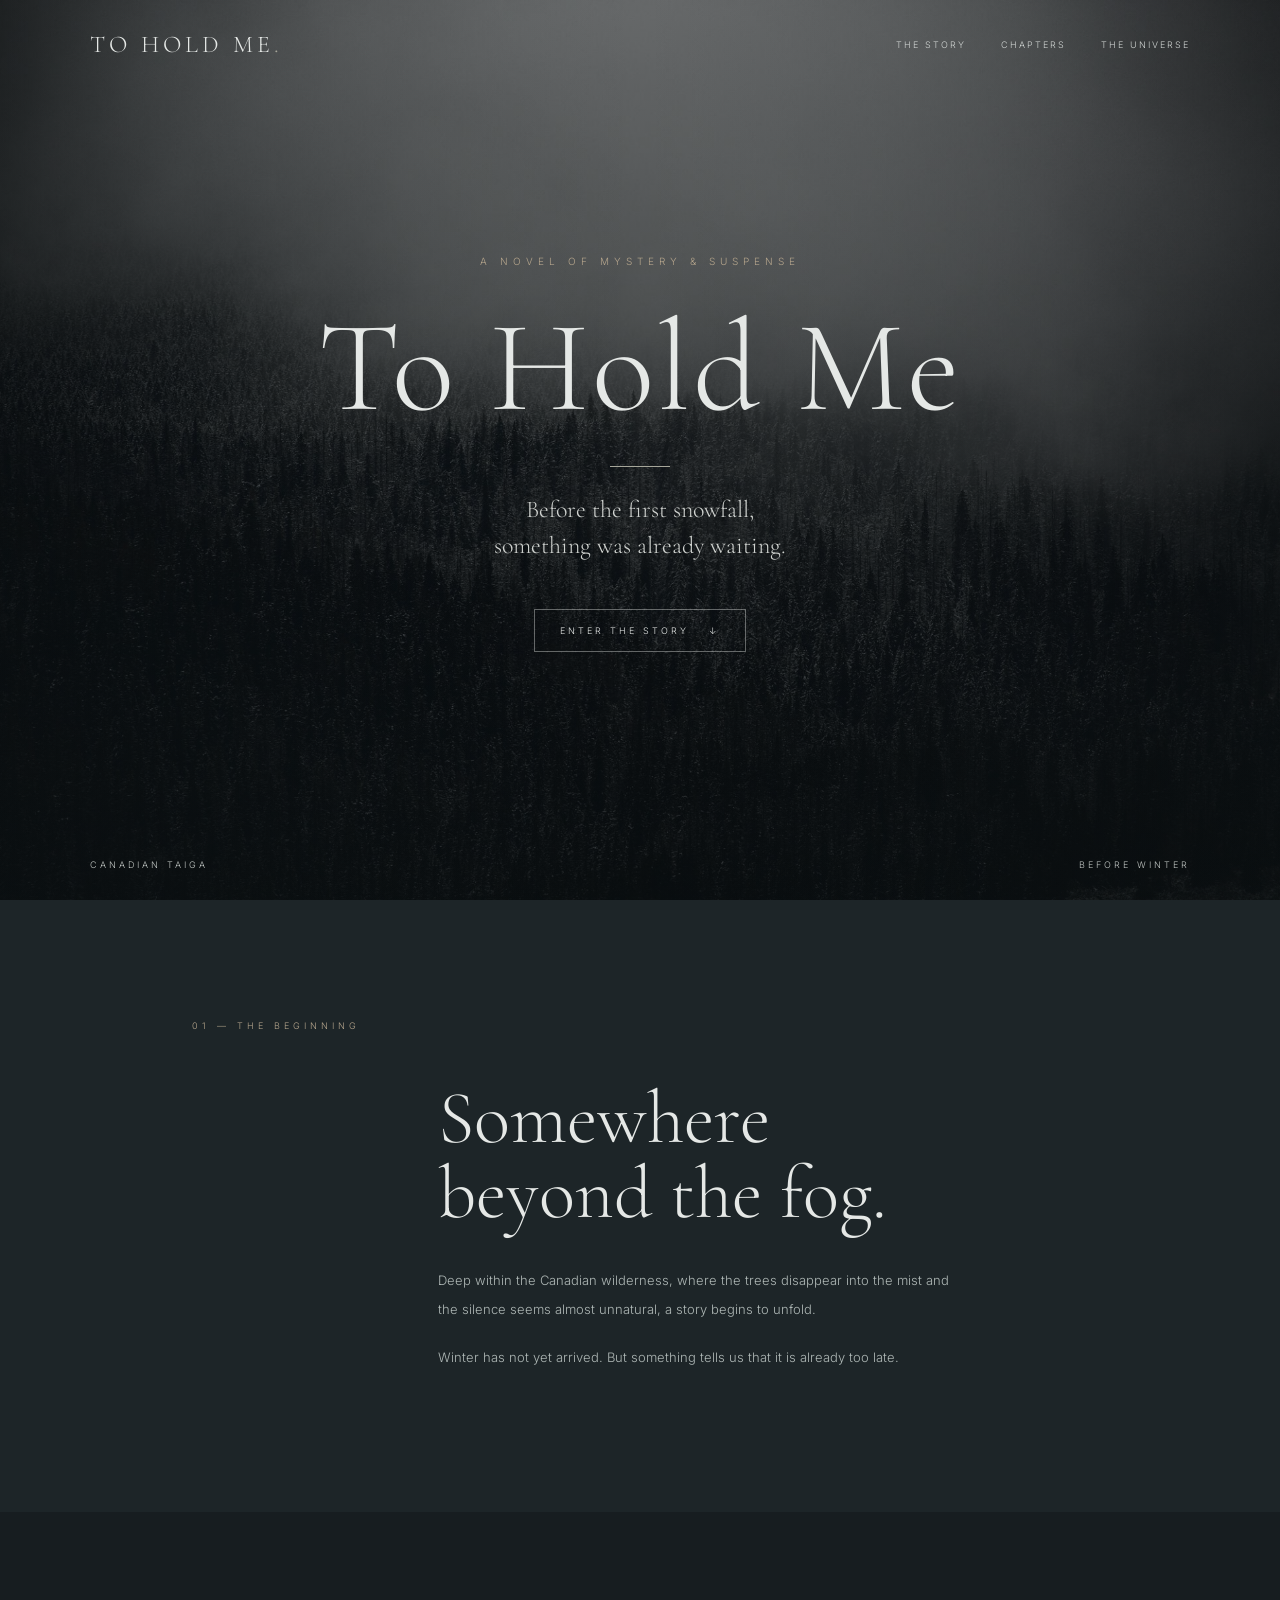
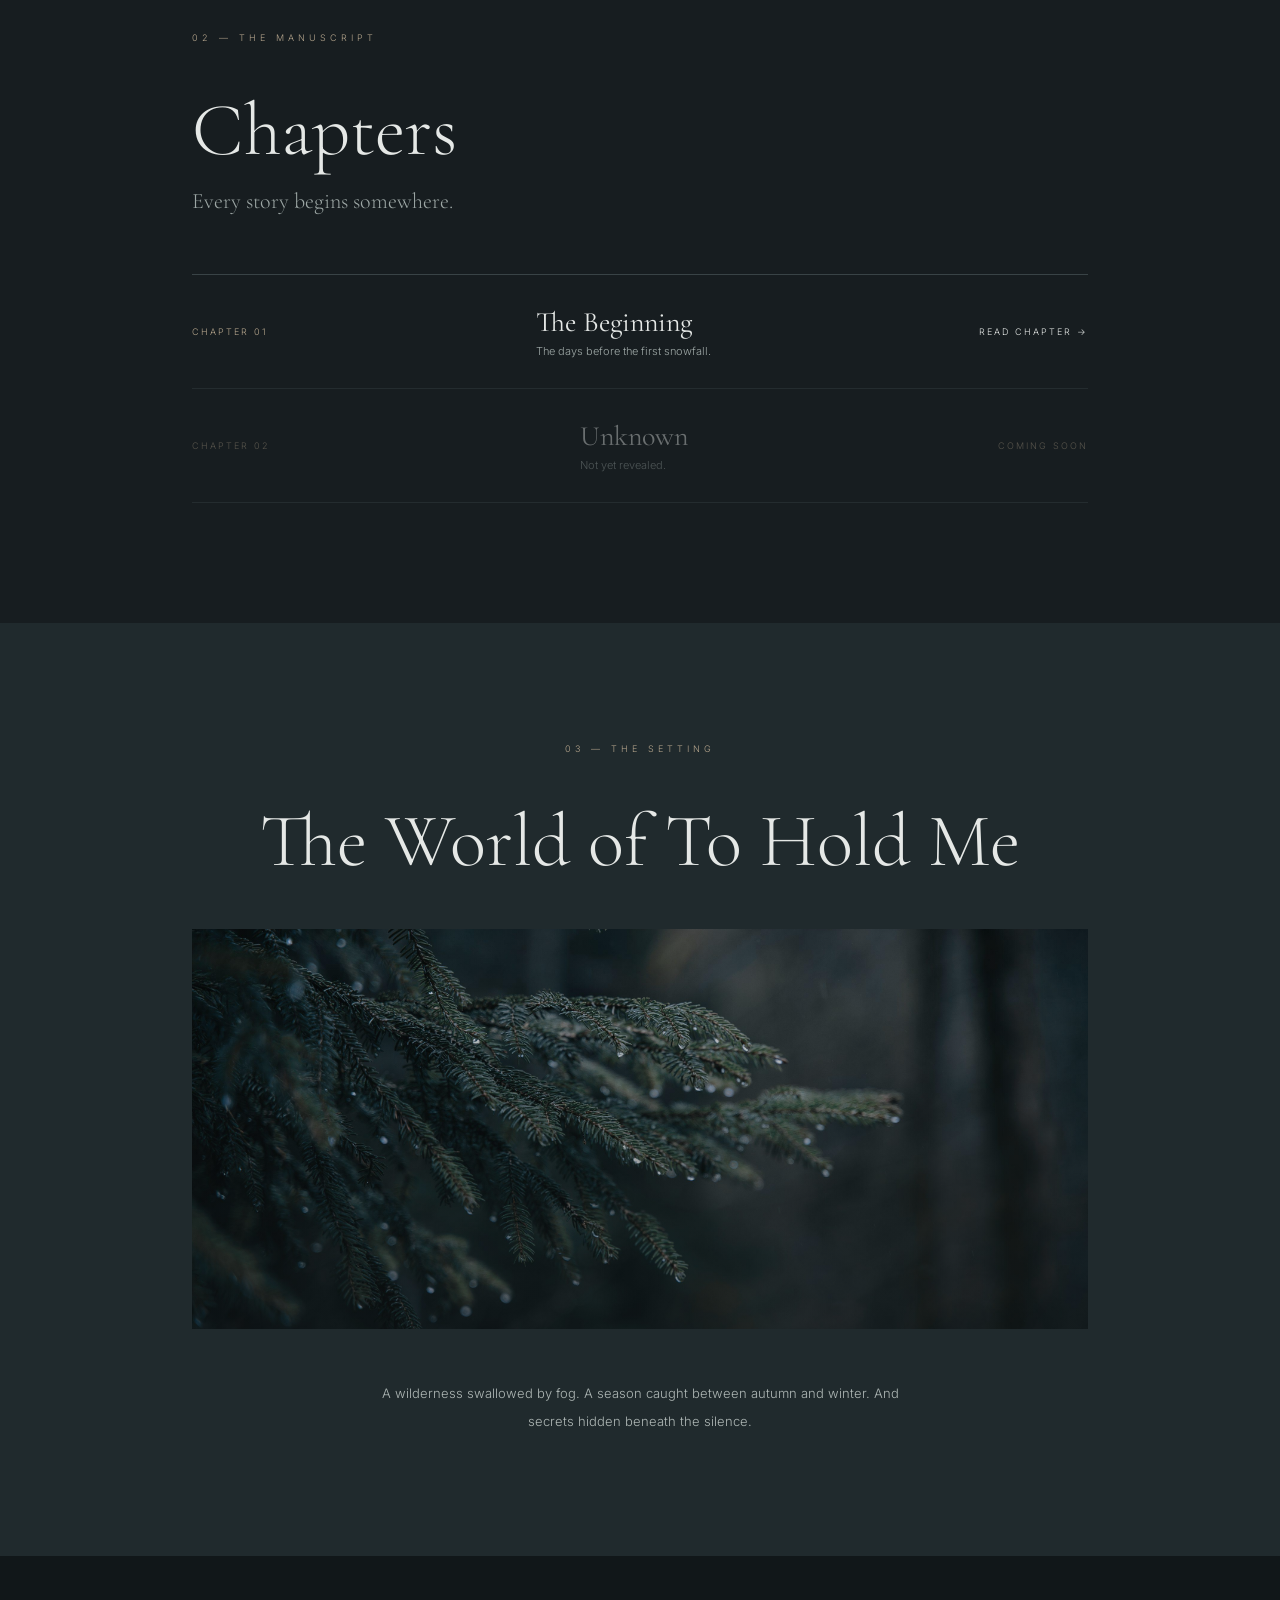
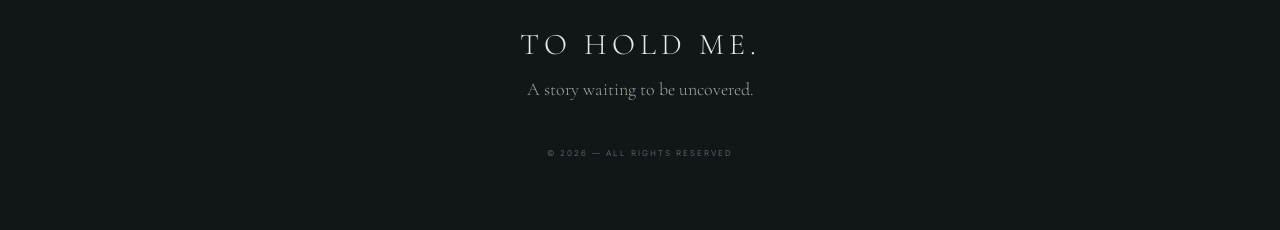
==== commit 4ff02121: "Update index.html" ====
--- a/beta/index.html
+++ b/beta/index.html
@@ -2,254 +2,175 @@
 <!DOCTYPE html>
 <html lang="es">
 <head>
-  <meta charset="UTF-8">
-  <meta name="viewport" content="width=device-width, initial-scale=1.0">
+    <meta charset="UTF-8">
+    <meta name="viewport" content="width=device-width, initial-scale=1.0">
 
-  <meta
-    name="description"
-    content="To Hold Me: una novela de misterio, suspenso y drama psicológico. Una historia entre la niebla de la taiga canadiense y el silencio previo al invierno."
-  >
+    <meta name="description" content="To Hold Me — Una historia de misterio, suspenso y psicología en las profundidades de una taiga canadiense.">
 
-  <meta name="theme-color" content="#171d20">
+    <title>To Hold Me | A Story</title>
 
-  <title>To Hold Me — The silence before the snow</title>
+    <link rel="stylesheet" href="styles.css">
 
-  <!-- Tipografías -->
-  <link rel="preconnect" href="https://fonts.googleapis.com">
-  <link rel="preconnect" href="https://fonts.gstatic.com" crossorigin>
+    <link rel="preconnect" href="https://fonts.googleapis.com">
+    <link rel="preconnect" href="https://fonts.gstatic.com" crossorigin>
 
-  <link
-    href="https://fonts.googleapis.com/css2?family=Cormorant+Garamond:wght@400;500;600;700&family=Inter:wght@300;400;500;600&display=swap"
-    rel="stylesheet"
-  >
-
-  <link rel="stylesheet" href="styles.css">
+    <link href="https://fonts.googleapis.com/css2?family=Cormorant+Garamond:wght@300;400;500;600&family=Inter:wght@300;400;500&display=swap" rel="stylesheet">
 </head>
 
 <body>
 
-  <!-- Navegación -->
-  <header class="site-header">
-    <a class="logo" href="#inicio" aria-label="To Hold Me, inicio">
-      TO HOLD ME<span>.</span>
-    </a>
+    <!-- NAVEGACIÓN -->
 
-    <nav class="main-nav" aria-label="Navegación principal">
-      <a href="#inicio">Inicio</a>
-      <a href="#umbral">La historia</a>
-      <a href="#capitulos">Capítulos</a>
-      <a href="#archivo">Archivo</a>
-    </nav>
-  </header>
+    <header class="navbar">
+        <a href="#home" class="logo">TO HOLD ME<span>.</span></a>
+
+        <nav>
+            <a href="#story">THE STORY</a>
+            <a href="#chapters">CHAPTERS</a>
+            <a href="#universe">THE UNIVERSE</a>
+        </nav>
+    </header>
 
 
-  <main>
+    <!-- PORTADA -->
 
-    <!-- PORTADA -->
-    <section class="hero" id="inicio">
+    <main>
 
-      <div class="hero-background"></div>
-      <div class="fog fog-one"></div>
-      <div class="fog fog-two"></div>
-      <div class="dark-vignette"></div>
+        <section class="hero" id="home">
 
-      <div class="hero-content">
-        <p class="eyebrow">
-          UNA NOVELA DE MISTERIO Y SUSPENSO
-        </p>
+            <div class="hero-overlay"></div>
 
-        <h1>To Hold Me</h1>
+            <div class="hero-content">
+                <span class="eyebrow">A NOVEL OF MYSTERY & SUSPENSE</span>
 
-        <p class="hero-subtitle">
-          Antes de la primera nevada,<br>
-          el silencio ya escondía algo.
-        </p>
+                <h1>To Hold Me</h1>
 
-        <a href="#umbral" class="primary-button">
-          DESCUBRIR LA HISTORIA
-          <span aria-hidden="true">↗</span>
-        </a>
-      </div>
+                <div class="title-divider"></div>
 
-      <div class="hero-location">
-        <span>TAIGA CANADIENSE</span>
-        <span class="location-divider"></span>
-        <span>ANTES DEL INVIERNO</span>
-      </div>
+                <p class="hero-description">
+                    Before the first snowfall,<br>
+                    something was already waiting.
+                </p>
 
-      <a href="#umbral" class="scroll-indicator" aria-label="Desplazarse hacia abajo">
-        <span></span>
-      </a>
+                <a href="#story" class="explore-button">
+                    ENTER THE STORY
+                    <span>↓</span>
+                </a>
+            </div>
 
-    </section>
+            <div class="hero-footer">
+                <span>CANADIAN TAIGA</span>
+                <span>BEFORE WINTER</span>
+            </div>
+
+        </section>
 
 
-    <!-- EL UMBRAL -->
-    <section class="threshold section-padding" id="umbral">
+        <!-- INTRODUCCIÓN -->
 
-      <div class="threshold-image">
-        <img
-          src="images/forest-detail.jpg"
-          alt="Detalle de un bosque de coníferas cubierto por la niebla"
-        >
-      </div>
+        <section class="story-section" id="story">
 
-      <div class="threshold-content">
-        <p class="section-label">01 — EL UMBRAL</p>
+            <div class="section-label">01 — THE BEGINNING</div>
 
-        <h2>
-          Hay lugares que prefieren
-          <em>permanecer ocultos.</em>
-        </h2>
+            <div class="story-content">
 
-        <div class="small-line"></div>
+                <h2>
+                    Somewhere<br>
+                    beyond the fog.
+                </h2>
 
-        <p>
-          En algún lugar de la taiga canadiense, el otoño comienza
-          a despedirse. Los días se acortan, la niebla se extiende
-          entre los árboles y el invierno se aproxima lentamente.
-        </p>
+                <p>
+                    Deep within the Canadian wilderness, where
+                    the trees disappear into the mist and the
+                    silence seems almost unnatural, a story
+                    begins to unfold.
+                </p>
 
-        <p>
-          Todo parece inmóvil. Sin embargo, hay silencios que
-          esconden mucho más de lo que revelan.
-        </p>
+                <p>
+                    Winter has not yet arrived. But something
+                    tells us that it is already too late.
+                </p>
 
-        <a href="#capitulos" class="text-link">
-          ENTRAR EN LA HISTORIA <span aria-hidden="true">→</span>
-        </a>
-      </div>
+            </div>
 
-    </section>
+        </section>
 
 
-    <!-- FRASE DE TRANSICIÓN -->
-    <section class="interlude">
-      <div class="interlude-overlay"></div>
+        <!-- CAPÍTULOS -->
 
-      <div class="interlude-content">
-        <span class="quote-mark">“</span>
+        <section class="chapters-section" id="chapters">
 
-        <p>
-          No todo lo que desaparece<br>
-          deja de estar presente.
-        </p>
+            <div class="section-label">02 — THE MANUSCRIPT</div>
 
-        <span class="interlude-caption">
-          TO HOLD ME — FRAGMENTO DEL UNIVERSO NARRATIVO
-        </span>
-      </div>
-    </section>
+            <h2>Chapters</h2>
+
+            <p class="section-description">
+                Every story begins somewhere.
+            </p>
+
+            <div class="chapter-card">
+
+                <div class="chapter-number">CHAPTER 01</div>
+
+                <div class="chapter-info">
+                    <h3>The Beginning</h3>
+                    <p>
+                        The days before the first snowfall.
+                    </p>
+                </div>
+
+                <a href="#" class="chapter-link">
+                    READ CHAPTER →
+                </a>
+
+            </div>
+
+            <div class="chapter-card unavailable">
+
+                <div class="chapter-number">CHAPTER 02</div>
+
+                <div class="chapter-info">
+                    <h3>Unknown</h3>
+                    <p>Not yet revealed.</p>
+                </div>
+
+                <span class="locked">COMING SOON</span>
+
+            </div>
+
+        </section>
 
 
-    <!-- CAPÍTULOS -->
-    <section class="chapters section-padding" id="capitulos">
+        <!-- UNIVERSO -->
 
-      <div class="section-heading">
-        <p class="section-label">02 — EL MANUSCRITO</p>
+        <section class="universe-section" id="universe">
 
-        <h2>
-          Cada historia<br>
-          comienza en algún lugar.
-        </h2>
+            <div class="section-label">03 — THE SETTING</div>
 
-        <p class="section-description">
-          El camino hacia aquello que todavía no conocemos.
-        </p>
-      </div>
+            <h2>The World of To Hold Me</h2>
 
-      <div class="chapter-list">
+            <div class="universe-image"></div>
 
-        <article class="chapter-row">
-          <div class="chapter-number">01</div>
+            <p>
+                A wilderness swallowed by fog.
+                A season caught between autumn and winter.
+                And secrets hidden beneath the silence.
+            </p>
 
-          <div class="chapter-information">
-            <span class="chapter-status">PRIMER CAPÍTULO</span>
-            <h3>El comienzo</h3>
-            <p>
-              Los acontecimientos previos a la primera nevada.
-            </p>
-          </div>
+        </section>
 
-          <div class="chapter-action">
-            <span>EN PREPARACIÓN</span>
-            <span class="chapter-arrow" aria-hidden="true">↗</span>
-          </div>
-        </article>
-
-        <article class="chapter-row chapter-locked">
-          <div class="chapter-number">02</div>
-
-          <div class="chapter-information">
-            <span class="chapter-status">PRÓXIMAMENTE</span>
-            <h3>Sin título</h3>
-            <p>
-              Algunas páginas todavía deben permanecer ocultas.
-            </p>
-          </div>
-
-          <div class="chapter-action">
-            <span>NO DISPONIBLE</span>
-            <span class="lock-symbol" aria-hidden="true">✳</span>
-          </div>
-        </article>
-
-      </div>
-
-      <p class="chapters-note">
-        El manuscrito irá tomando forma a medida que avance la historia.
-      </p>
-
-    </section>
+    </main>
 
 
-    <!-- ARCHIVO -->
-    <section class="archive section-padding" id="archivo">
+    <!-- PIE DE PÁGINA -->
 
-      <div class="archive-content">
-        <p class="section-label">03 — EL ARCHIVO</p>
+    <footer>
+        <div class="footer-title">TO HOLD ME.</div>
 
-        <h2>
-          Hay cosas que<br>
-          <em>merecen ser recordadas.</em>
-        </h2>
+        <p>A story waiting to be uncovered.</p>
 
-        <p>
-          Un espacio para los fragmentos, las imágenes y los detalles
-          que forman parte del universo de To Hold Me.
-        </p>
-
-        <span class="archive-status">
-          ARCHIVO EN CONSTRUCCIÓN
-        </span>
-      </div>
-
-      <div class="archive-decoration" aria-hidden="true">
-        <span></span>
-        <span></span>
-        <span></span>
-      </div>
-
-    </section>
-
-  </main>
-
-
-  <!-- PIE DE PÁGINA -->
-  <footer class="site-footer" id="contacto">
-
-    <a class="footer-logo" href="#inicio">TO HOLD ME<span>.</span></a>
-
-    <p class="footer-phrase">
-      The silence before the snow.
-    </p>
-
-    <div class="footer-bottom">
-      <span>© 2026 TO HOLD ME</span>
-      <a href="#inicio">VOLVER AL INICIO ↑</a>
-    </div>
-
-  </footer>
+        <span>© 2026 — ALL RIGHTS RESERVED</span>
+    </footer>
 
 </body>
 </html>
--- a/beta/styles.css
+++ b/beta/styles.css
@@ -110,217 +110,6 @@
     animation: appear 2s ease;
 }
 
-/* ==========================
-   ATMÓSFERA CINEMATOGRÁFICA
-========================== */
-
-.hero {
-    isolation: isolate;
-    overflow: hidden;
-    background: #111719;
-}
-
-.hero-background {
-    position: absolute;
-    inset: -3%;
-
-    background-image:
-        url("images/taiga-neblina.jpg");
-
-    background-size: cover;
-    background-position: center 45%;
-
-    z-index: -3;
-
-    animation: forest-drift 25s ease-in-out infinite alternate;
-}
-
-.dark-vignette {
-    position: absolute;
-    inset: 0;
-
-    background:
-        linear-gradient(
-            to bottom,
-            rgba(10, 15, 17, 0.3),
-            transparent 35%,
-            rgba(10, 15, 17, 0.85)
-        ),
-        radial-gradient(
-            ellipse,
-            transparent 20%,
-            rgba(8, 13, 15, 0.65) 100%
-        );
-
-    z-index: -1;
-    pointer-events: none;
-}
-
-/* NIEBLA */
-
-.fog {
-    position: absolute;
-    inset: -15%;
-    pointer-events: none;
-    z-index: -2;
-
-    background:
-        radial-gradient(
-            ellipse at 30% 50%,
-            rgba(205, 214, 210, 0.16),
-            transparent 55%
-        ),
-        radial-gradient(
-            ellipse at 75% 65%,
-            rgba(190, 200, 198, 0.12),
-            transparent 50%
-        );
-
-    filter: blur(35px);
-}
-
-.fog-one {
-    animation: fog-movement 35s ease-in-out infinite alternate;
-}
-
-.fog-two {
-    opacity: 0.5;
-    animation: fog-movement 50s ease-in-out infinite alternate-reverse;
-}
-
-/* MOVIMIENTOS */
-
-@keyframes fog-movement {
-    from {
-        transform: translateX(-4%) translateY(2%);
-    }
-
-    to {
-        transform: translateX(5%) translateY(-2%);
-    }
-}
-
-@keyframes forest-drift {
-    from {
-        transform: scale(1);
-    }
-
-    to {
-        transform: scale(1.07);
-    }
-}
-
-/* INDICADOR DE DESPLAZAMIENTO */
-
-.scroll-indicator {
-    position: absolute;
-    bottom: 28px;
-    left: 50%;
-    transform: translateX(-50%);
-
-    display: flex;
-    flex-direction: column;
-    align-items: center;
-    gap: 12px;
-
-    font-size: 8px;
-    letter-spacing: 3px;
-    color: #B8C0BD;
-}
-
-.scroll-indicator div {
-    height: 35px;
-    width: 1px;
-    background: linear-gradient(
-        to bottom,
-        #A6A69A,
-        transparent
-    );
-}
-
-@media (prefers-reduced-motion: reduce) {
-    .fog,
-    .hero-background {
-        animation: none;
-    }
-}
-
-/* ==========================
-   EL UMBRAL
-========================== */
-
-.threshold {
-    position: relative;
-    min-height: 750px;
-    display: flex;
-    align-items: center;
-    overflow: hidden;
-    background: #171D20;
-}
-
-.threshold-image {
-    position: absolute;
-    inset: 0;
-
-    background:
-        linear-gradient(
-            90deg,
-            #171D20 0%,
-            rgba(23, 29, 32, 0.85) 35%,
-            rgba(23, 29, 32, 0.1) 100%
-        ),
-        url("images/forest-detail.jpg");
-
-    background-size: cover;
-    background-position: center;
-
-    opacity: 0.75;
-}
-
-.threshold-content {
-    position: relative;
-    z-index: 1;
-    padding: 120px 12%;
-    max-width: 800px;
-}
-
-.threshold-content h2 {
-    font-family: 'Cormorant Garamond', serif;
-    font-weight: 300;
-    font-size: clamp(48px, 7vw, 85px);
-    line-height: 1.05;
-    margin: 35px 0;
-}
-
-.threshold-content p {
-    white-space: pre-line;
-    max-width: 420px;
-    color: #B2BCB9;
-    font-size: 13px;
-    line-height: 2.1;
-}
-
-.threshold-signature {
-    display: block;
-    margin-top: 50px;
-    font-size: 9px;
-    letter-spacing: 4px;
-    color: #A6A69A;
-}
-
-@media (max-width: 700px) {
-    .threshold {
-        min-height: 650px;
-    }
-
-    .threshold-content {
-        padding: 80px 8%;
-    }
-
-    .threshold-image {
-        background-position: 65% center;
-    }
-}
 .eyebrow {
     font-size: 10px;
     letter-spacing: 5px;
@@ -378,106 +167,6 @@
     color: #C1C6C3;
 }
 
-
-/* ==========================
-   ARCHIVO NARRATIVO
-========================== */
-
-.manuscript {
-    background: #1D2528;
-    padding: 130px 15%;
-}
-
-.manuscript h2 {
-    font-family: 'Cormorant Garamond', serif;
-    font-weight: 300;
-    font-size: clamp(55px, 7vw, 85px);
-}
-
-.manuscript-intro {
-    color: #A6B0AD;
-    font-family: 'Cormorant Garamond', serif;
-    font-size: 22px;
-    margin: 15px 0 75px;
-}
-
-.manuscript-entry {
-    display: grid;
-    grid-template-columns: 70px 1fr 50px;
-    align-items: center;
-    gap: 25px;
-
-    padding: 35px 0;
-    border-top: 1px solid #465052;
-
-    transition: 0.4s ease;
-}
-
-.manuscript-entry:hover {
-    padding-left: 15px;
-    border-color: #B5A58C;
-}
-
-.entry-number {
-    font-family: 'Cormorant Garamond', serif;
-    font-size: 40px;
-    color: #A6A69A;
-}
-
-.entry-details span {
-    font-size: 9px;
-    letter-spacing: 3px;
-    color: #B5A58C;
-}
-
-.entry-details h3 {
-    font-family: 'Cormorant Garamond', serif;
-    font-size: 30px;
-    font-weight: 400;
-    margin: 10px 0;
-}
-
-.entry-details p {
-    color: #9DA7A5;
-    font-size: 11px;
-    line-height: 1.8;
-}
-
-.entry-arrow {
-    font-size: 25px;
-    color: #D5D9D6;
-    transition: 0.3s;
-}
-
-.manuscript-entry:hover .entry-arrow {
-    transform: translate(5px, -5px);
-    color: #B5A58C;
-}
-
-.locked-entry {
-    opacity: 0.35;
-}
-
-.entry-lock {
-    font-size: 8px;
-    letter-spacing: 2px;
-}
-
-@media (max-width: 600px) {
-    .manuscript {
-        padding: 85px 8%;
-    }
-
-    .manuscript-entry {
-        grid-template-columns: 40px 1fr;
-        gap: 15px;
-    }
-
-    .entry-arrow,
-    .entry-lock {
-        display: none;
-    }
-}
 
 /* ==========================
    SECCIONES
